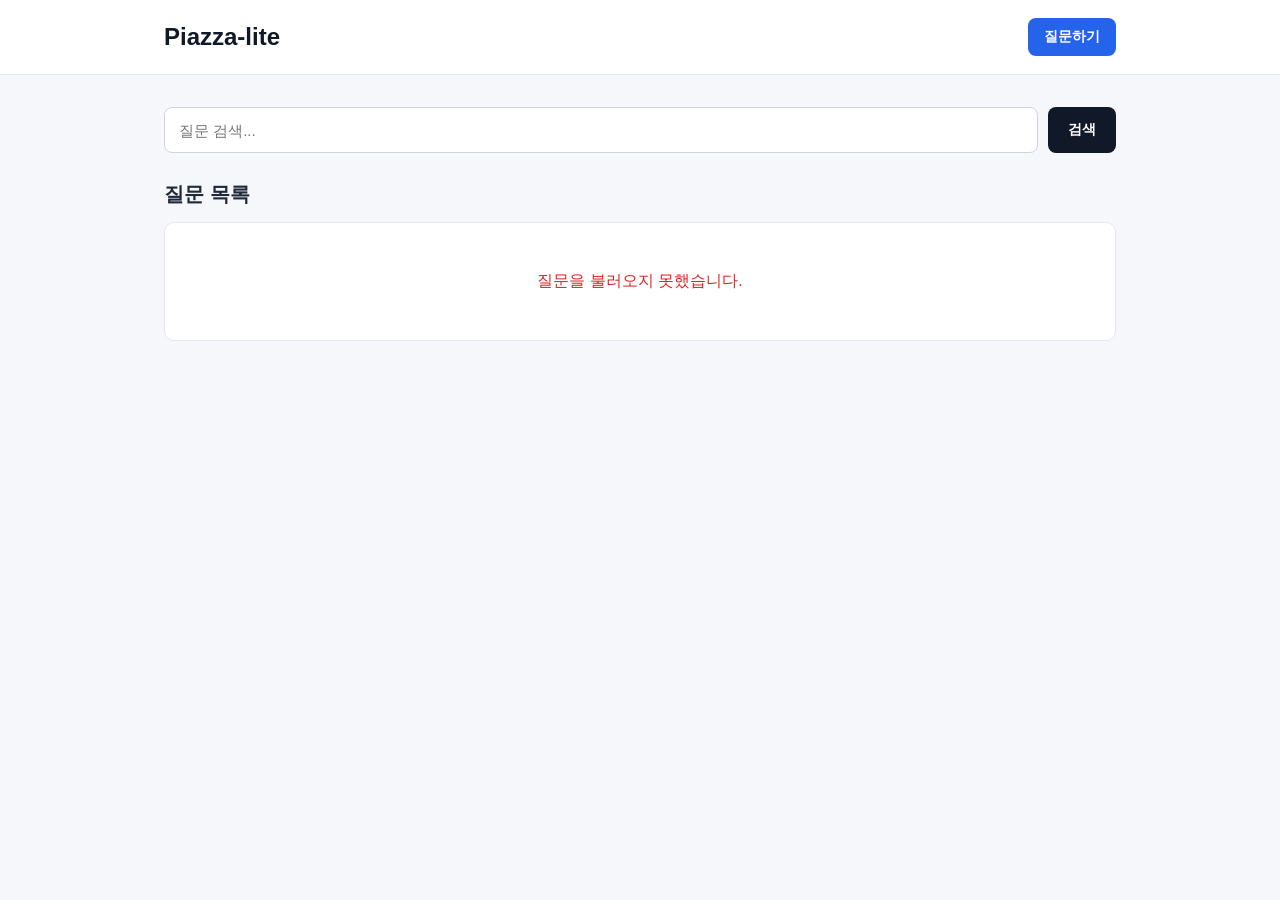
==== index.html @ 5ac5faa4 "feat: implement home search page" ====
<!DOCTYPE html>
<html lang="ko">
<head>
    <meta charset="UTF-8">
    <meta name="viewport" content="width=device-width, initial-scale=1.0">

    <title>Piazza-lite</title>

    <link rel="stylesheet" href="styles.css">
</head>

<body>

    <header class="header">
        <div class="header-inner">
            <h1 class="logo">Piazza-lite</h1>

            <button id="askButton" class="ask-button">
                질문하기
            </button>
        </div>
    </header>


    <main class="container">

        <!-- 검색 영역 -->
        <section class="search-section">
            <form id="searchForm" class="search-form">
                <input
                    type="text"
                    id="searchInput"
                    class="search-input"
                    placeholder="질문 검색..."
                    autocomplete="off"
                >

                <button type="submit" class="search-button">
                    검색
                </button>
            </form>
        </section>


        <!-- 질문 목록 -->
        <section class="question-section">

            <div class="section-header">
                <h2>질문 목록</h2>
            </div>

            <div id="questionList" class="question-list">
                <!-- JavaScript가 질문 카드를 여기에 넣습니다. -->
            </div>

        </section>

    </main>


    <script src="home.js"></script>

</body>
</html>
---- styles.css ----
/* =========================
   기본 설정
========================= */

* {
    box-sizing: border-box;
}

body {
    margin: 0;

    font-family:
        -apple-system,
        BlinkMacSystemFont,
        "Segoe UI",
        Roboto,
        "Noto Sans KR",
        sans-serif;

    background-color: #f5f7fa;
    color: #1f2937;
}


/* =========================
   Header
========================= */

.header {
    background-color: #ffffff;
    border-bottom: 1px solid #e5e7eb;
}

.header-inner {
    width: 100%;
    max-width: 1000px;

    margin: 0 auto;
    padding: 18px 24px;

    display: flex;
    align-items: center;
    justify-content: space-between;
}

.logo {
    margin: 0;

    font-size: 24px;
    font-weight: 700;

    color: #111827;
}


/* =========================
   질문하기 버튼
========================= */

.ask-button {
    border: none;
    border-radius: 8px;

    padding: 10px 16px;

    background-color: #2563eb;
    color: white;

    font-size: 14px;
    font-weight: 600;

    cursor: pointer;
}

.ask-button:hover {
    background-color: #1d4ed8;
}


/* =========================
   Main
========================= */

.container {
    width: 100%;
    max-width: 1000px;

    margin: 0 auto;
    padding: 32px 24px;
}


/* =========================
   검색
========================= */

.search-section {
    margin-bottom: 28px;
}

.search-form {
    display: flex;
    gap: 10px;
}

.search-input {
    flex: 1;

    height: 46px;

    padding: 0 14px;

    border: 1px solid #d1d5db;
    border-radius: 8px;

    background-color: white;

    font-size: 15px;

    outline: none;
}

.search-input:focus {
    border-color: #2563eb;
}

.search-button {
    height: 46px;

    padding: 0 20px;

    border: none;
    border-radius: 8px;

    background-color: #111827;
    color: white;

    font-size: 14px;
    font-weight: 600;

    cursor: pointer;
}

.search-button:hover {
    background-color: #374151;
}


/* =========================
   질문 목록
========================= */

.question-section {
    width: 100%;
}

.section-header {
    margin-bottom: 14px;
}

.section-header h2 {
    margin: 0;

    font-size: 20px;
}


/* =========================
   질문 카드
========================= */

.question-list {
    display: flex;
    flex-direction: column;

    gap: 12px;
}

.question-card {
    padding: 20px;

    background-color: white;

    border: 1px solid #e5e7eb;
    border-radius: 10px;

    cursor: pointer;

    transition:
        box-shadow 0.15s ease,
        transform 0.15s ease;
}

.question-card:hover {
    box-shadow: 0 4px 12px rgba(0, 0, 0, 0.08);

    transform: translateY(-1px);
}


/* =========================
   태그
========================= */

.question-tag {
    display: inline-block;

    margin-bottom: 10px;
    padding: 4px 8px;

    border-radius: 6px;

    background-color: #eff6ff;
    color: #2563eb;

    font-size: 12px;
    font-weight: 600;
}


/* =========================
   질문 제목
========================= */

.question-title {
    margin: 0 0 10px;

    font-size: 17px;
    font-weight: 600;

    color: #111827;
}


/* =========================
   질문 정보
========================= */

.question-meta {
    display: flex;
    align-items: center;

    gap: 8px;

    font-size: 13px;

    color: #6b7280;
}

.question-meta-separator {
    color: #d1d5db;
}


/* =========================
   해결 여부
========================= */

.solved {
    color: #16a34a;
    font-weight: 600;
}

.unsolved {
    color: #dc2626;
    font-weight: 600;
}


/* =========================
   상태 메시지
========================= */

.status-message {
    padding: 48px 20px;

    text-align: center;

    color: #6b7280;

    background-color: white;

    border: 1px solid #e5e7eb;
    border-radius: 10px;
}

.status-message.error {
    color: #dc2626;
}


/* =========================
   반응형
========================= */

@media (max-width: 600px) {

    .header-inner {
        padding: 16px;
    }

    .container {
        padding: 24px 16px;
    }

    .search-form {
        flex-direction: column;
    }

    .search-button {
        width: 100%;
    }

    .question-meta {
        flex-wrap: wrap;
    }
}
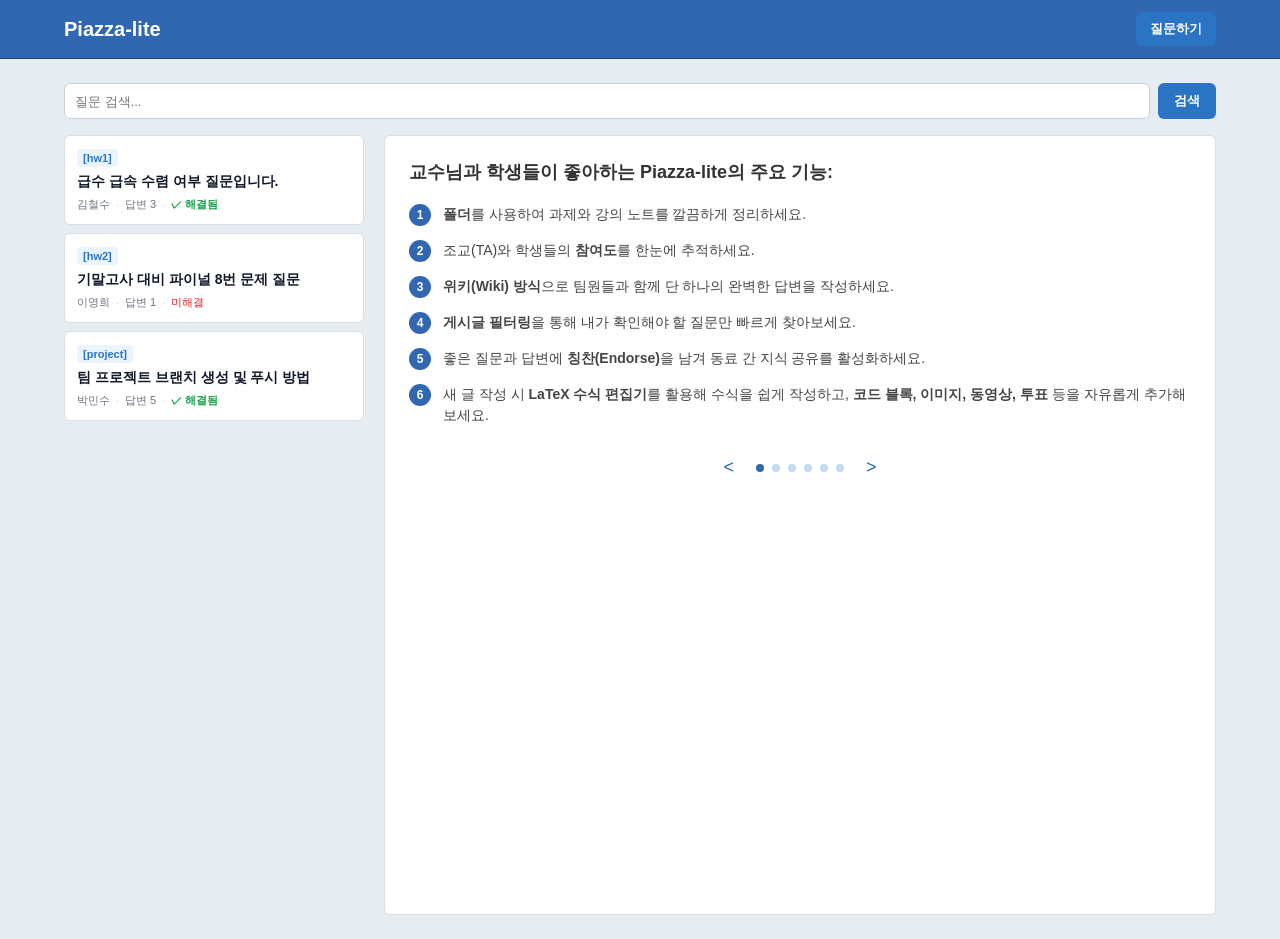
==== commit 3f4d8f27: "feat: implement home search page" ====
--- a/index.html
+++ b/index.html
@@ -24,8 +24,8 @@
 
     <main class="container">
 
-        <!-- 검색 영역 -->
-        <section class="search-section">
+        <!-- 검색 및 새 게시물 영역 -->
+        <section class="search-and-new-post">
             <form id="searchForm" class="search-form">
                 <input
                     type="text"
@@ -42,15 +42,55 @@
         </section>
 
 
-        <!-- 질문 목록 -->
-        <section class="question-section">
-
-            <div class="section-header">
-                <h2>질문 목록</h2>
+        <!-- 질문 목록 피드 및 상세 내용 -->
+        <section class="piazza-content">
+            
+            <div id="postFeed" class="post-feed">
+                <!-- JavaScript가 질문 카드를 여기에 넣습니다. -->
             </div>
 
-            <div id="questionList" class="question-list">
-                <!-- JavaScript가 질문 카드를 여기에 넣습니다. -->
+            <div id="postDetail" class="post-detail">
+                <div class="initial-message">
+                    <h3>교수님과 학생들이 좋아하는 Piazza-lite의 주요 기능:</h3>
+                    <ul>
+                        <li>
+                            <span class="step-icon">1</span>
+                            <span><b>폴더</b>를 사용하여 과제와 강의 노트를 깔끔하게 정리하세요.</span>
+                        </li>
+                        <li>
+                            <span class="step-icon">2</span>
+                            <span>조교(TA)와 학생들의 <b>참여도</b>를 한눈에 추적하세요.</span>
+                        </li>
+                        <li>
+                            <span class="step-icon">3</span>
+                            <span><b>위키(Wiki) 방식</b>으로 팀원들과 함께 단 하나의 완벽한 답변을 작성하세요.</span>
+                        </li>
+                        <li>
+                            <span class="step-icon">4</span>
+                            <span><b>게시글 필터링</b>을 통해 내가 확인해야 할 질문만 빠르게 찾아보세요.</span>
+                        </li>
+                        <li>
+                            <span class="step-icon">5</span>
+                            <span>좋은 질문과 답변에 <b>칭찬(Endorse)</b>을 남겨 동료 간 지식 공유를 활성화하세요.</span>
+                        </li>
+                        <li>
+                            <span class="step-icon">6</span>
+                            <span>새 글 작성 시 <b>LaTeX 수식 편집기</b>를 활용해 수식을 쉽게 작성하고, <b>코드 블록, 이미지, 동영상, 투표</b> 등을 자유롭게 추가해 보세요.</span>
+                        </li>
+                    </ul>
+                    <div class="pagination">
+                        <button class="arrow-button">&lt;</button>
+                        <div class="dots">
+                            <span class="dot active"></span>
+                            <span class="dot"></span>
+                            <span class="dot"></span>
+                            <span class="dot"></span>
+                            <span class="dot"></span>
+                            <span class="dot"></span>
+                        </div>
+                        <button class="arrow-button">&gt;</button>
+                    </div>
+                </div>
             </div>
 
         </section>
--- a/styles.css
+++ b/styles.css
@@ -17,7 +17,7 @@
         "Noto Sans KR",
         sans-serif;
 
-    background-color: #f5f7fa;
+    background-color: #e6ecf0; /* Piazza 배경색 */
     color: #1f2937;
 }
 
@@ -27,16 +27,16 @@
 ========================= */
 
 .header {
-    background-color: #ffffff;
-    border-bottom: 1px solid #e5e7eb;
+    background-color: #3167b1; /* Piazza 메인 블루 */
+    border-bottom: 1px solid #1c4575;
 }
 
 .header-inner {
     width: 100%;
-    max-width: 1000px;
+    max-width: 1200px; /* 더 넓게 설정 */
 
     margin: 0 auto;
-    padding: 18px 24px;
+    padding: 12px 24px; /* 더 컴팩트하게 */
 
     display: flex;
     align-items: center;
@@ -46,10 +46,10 @@
 .logo {
     margin: 0;
 
-    font-size: 24px;
+    font-size: 20px; /* 약간 작게 */
     font-weight: 700;
 
-    color: #111827;
+    color: white; /* 로고 색상 흰색 */
 }
 
 
@@ -59,21 +59,21 @@
 
 .ask-button {
     border: none;
-    border-radius: 8px;
-
-    padding: 10px 16px;
-
-    background-color: #2563eb;
+    border-radius: 6px; /* 약간 덜 둥글게 */
+
+    padding: 8px 14px; /* 더 컴팩트하게 */
+
+    background-color: #2b74c4; /* 버튼 색상 */
     color: white;
 
-    font-size: 14px;
+    font-size: 13px; /* 작게 */
     font-weight: 600;
 
     cursor: pointer;
 }
 
 .ask-button:hover {
-    background-color: #1d4ed8;
+    background-color: #1a62ab;
 }
 
 
@@ -83,118 +83,113 @@
 
 .container {
     width: 100%;
-    max-width: 1000px;
+    max-width: 1200px;
 
     margin: 0 auto;
-    padding: 32px 24px;
-}
-
-
-/* =========================
-   검색
-========================= */
-
-.search-section {
-    margin-bottom: 28px;
+    padding: 24px; /* 여백 조정 */
+}
+
+
+/* =========================
+   검색 및 새 게시물 영역
+========================= */
+
+.search-and-new-post {
+    margin-bottom: 16px;
+    display: flex;
+    gap: 16px;
+    align-items: center;
 }
 
 .search-form {
-    display: flex;
-    gap: 10px;
+    flex: 1;
+    display: flex;
+    gap: 8px;
 }
 
 .search-input {
     flex: 1;
 
-    height: 46px;
-
-    padding: 0 14px;
-
-    border: 1px solid #d1d5db;
-    border-radius: 8px;
+    height: 36px; /* 더 작게 */
+
+    padding: 0 10px;
+
+    border: 1px solid #c8cfd6;
+    border-radius: 6px;
 
     background-color: white;
 
-    font-size: 15px;
+    font-size: 13px; /* 작게 */
 
     outline: none;
 }
 
 .search-input:focus {
-    border-color: #2563eb;
+    border-color: #2b74c4;
 }
 
 .search-button {
-    height: 46px;
-
-    padding: 0 20px;
+    height: 36px;
+
+    padding: 0 16px;
 
     border: none;
-    border-radius: 8px;
-
-    background-color: #111827;
+    border-radius: 6px;
+
+    background-color: #2b74c4;
     color: white;
 
-    font-size: 14px;
+    font-size: 13px;
     font-weight: 600;
 
     cursor: pointer;
 }
 
 .search-button:hover {
-    background-color: #374151;
-}
-
-
-/* =========================
-   질문 목록
-========================= */
-
-.question-section {
-    width: 100%;
-}
-
-.section-header {
-    margin-bottom: 14px;
-}
-
-.section-header h2 {
-    margin: 0;
-
-    font-size: 20px;
-}
-
-
-/* =========================
-   질문 카드
-========================= */
-
-.question-list {
+    background-color: #1a62ab;
+}
+
+
+/* =========================
+   질문 목록 피드 및 상세 내용
+========================= */
+
+.piazza-content {
+    display: flex;
+    gap: 20px;
+}
+
+/* =========================
+   질문 피드
+========================= */
+
+.post-feed {
+    width: 300px; /* 피드 영역 너비 고정 */
     display: flex;
     flex-direction: column;
-
-    gap: 12px;
-}
-
-.question-card {
-    padding: 20px;
+    gap: 8px;
+}
+
+.post-card {
+    padding: 12px;
 
     background-color: white;
 
-    border: 1px solid #e5e7eb;
-    border-radius: 10px;
+    border: 1px solid #d9dfe4;
+    border-radius: 6px;
 
     cursor: pointer;
 
-    transition:
-        box-shadow 0.15s ease,
-        transform 0.15s ease;
-}
-
-.question-card:hover {
-    box-shadow: 0 4px 12px rgba(0, 0, 0, 0.08);
-
-    transform: translateY(-1px);
+    transition: border-color 0.15s ease;
+}
+
+.post-card:hover {
+    border-color: #adbac7;
+}
+
+.post-card.active {
+    border-color: #2b74c4; /* 선택된 카드 */
+    background-color: #f6f8fa;
 }
 
 
@@ -202,18 +197,18 @@
    태그
 ========================= */
 
-.question-tag {
+.post-tag {
     display: inline-block;
 
-    margin-bottom: 10px;
-    padding: 4px 8px;
-
-    border-radius: 6px;
-
-    background-color: #eff6ff;
-    color: #2563eb;
-
-    font-size: 12px;
+    margin-bottom: 6px;
+    padding: 3px 6px;
+
+    border-radius: 4px;
+
+    background-color: #eaf4ff;
+    color: #2b74c4;
+
+    font-size: 11px;
     font-weight: 600;
 }
 
@@ -222,11 +217,11 @@
    질문 제목
 ========================= */
 
-.question-title {
-    margin: 0 0 10px;
-
-    font-size: 17px;
-    font-weight: 600;
+.post-title {
+    margin: 0 0 6px;
+
+    font-size: 14px; /* 작게 */
+    font-weight: 600; /* 굵게 */
 
     color: #111827;
 }
@@ -236,18 +231,18 @@
    질문 정보
 ========================= */
 
-.question-meta {
+.post-meta {
     display: flex;
     align-items: center;
 
-    gap: 8px;
-
-    font-size: 13px;
+    gap: 6px;
+
+    font-size: 11px;
 
     color: #6b7280;
 }
 
-.question-meta-separator {
+.post-meta-separator {
     color: #d1d5db;
 }
 
@@ -263,7 +258,6 @@
 
 .unsolved {
     color: #dc2626;
-    font-weight: 600;
 }
 
 
@@ -272,7 +266,7 @@
 ========================= */
 
 .status-message {
-    padding: 48px 20px;
+    padding: 32px 16px;
 
     text-align: center;
 
@@ -280,8 +274,8 @@
 
     background-color: white;
 
-    border: 1px solid #e5e7eb;
-    border-radius: 10px;
+    border: 1px solid #d9dfe4;
+    border-radius: 6px;
 }
 
 .status-message.error {
@@ -290,17 +284,141 @@
 
 
 /* =========================
+   질문 상세 내용
+========================= */
+
+.post-detail {
+    flex: 1; /* 남은 공간 차지 */
+    background-color: white;
+    border: 1px solid #d9dfe4;
+    border-radius: 6px;
+    padding: 24px;
+    height: calc(100vh - 120px); /* 화면 높이에 맞춰 조정 */
+    overflow-y: auto; /* 내용이 많으면 스크롤 */
+}
+
+/* 초기 메시지 스타일 */
+.initial-message h3 {
+    margin-top: 0;
+    font-size: 18px;
+    color: #333;
+    font-weight: 600;
+}
+
+.initial-message ul {
+    list-style: none;
+    padding: 0;
+    margin: 20px 0 30px;
+}
+
+.initial-message li {
+    display: flex;
+    align-items: flex-start; /* 아이콘과 텍스트 상단 정렬 */
+    margin-bottom: 14px;
+    font-size: 14px;
+    line-height: 1.5; /* 줄간격 추가 */
+    color: #444;
+}
+
+.step-icon {
+    width: 22px;
+    height: 22px;
+    border-radius: 50%;
+    background-color: #3167b1;
+    color: white;
+    display: flex;
+    align-items: center;
+    justify-content: center;
+    font-weight: bold;
+    margin-right: 12px;
+    font-size: 12px;
+    flex-shrink: 0; /* 아이콘 크기 고정 */
+}
+
+/* 페이지네이션 스타일 */
+.pagination {
+    display: flex;
+    align-items: center;
+    justify-content: center;
+    gap: 16px;
+}
+
+.arrow-button {
+    background: none;
+    border: none;
+    font-size: 18px;
+    color: #3167b1;
+    cursor: pointer;
+}
+
+.dots {
+    display: flex;
+    gap: 8px;
+}
+
+.dot {
+    width: 8px;
+    height: 8px;
+    background-color: #c4d9f1;
+    border-radius: 50%;
+}
+
+.dot.active {
+    background-color: #3167b1;
+}
+
+/* 상세 내용 영역의 실제 내용 스타일 */
+.post-detail h2 {
+    font-size: 22px;
+    margin-top: 0;
+    color: #111827;
+}
+
+.post-detail .post-author {
+    font-size: 13px;
+    color: #6b7280;
+    margin-bottom: 16px;
+}
+
+.post-detail .post-text {
+    font-size: 15px;
+    line-height: 1.6;
+    color: #374151;
+}
+
+/* =========================
    반응형
 ========================= */
 
+@media (max-width: 900px) {
+    .piazza-content {
+        flex-direction: column;
+    }
+    
+    .post-feed {
+        width: 100%;
+        height: 200px; /* 높이 제한 */
+        overflow-y: auto;
+    }
+    
+    .post-detail {
+        height: calc(100vh - 350px);
+    }
+}
+
 @media (max-width: 600px) {
 
     .header-inner {
+        padding: 10px 16px;
+    }
+
+    .container {
         padding: 16px;
     }
 
-    .container {
-        padding: 24px 16px;
+    .search-and-new-post {
+        flex-direction: column;
+        align-items: stretch;
     }
 
     .search-form {
@@ -311,7 +429,7 @@
         width: 100%;
     }
 
-    .question-meta {
+    .post-meta {
         flex-wrap: wrap;
     }
 }
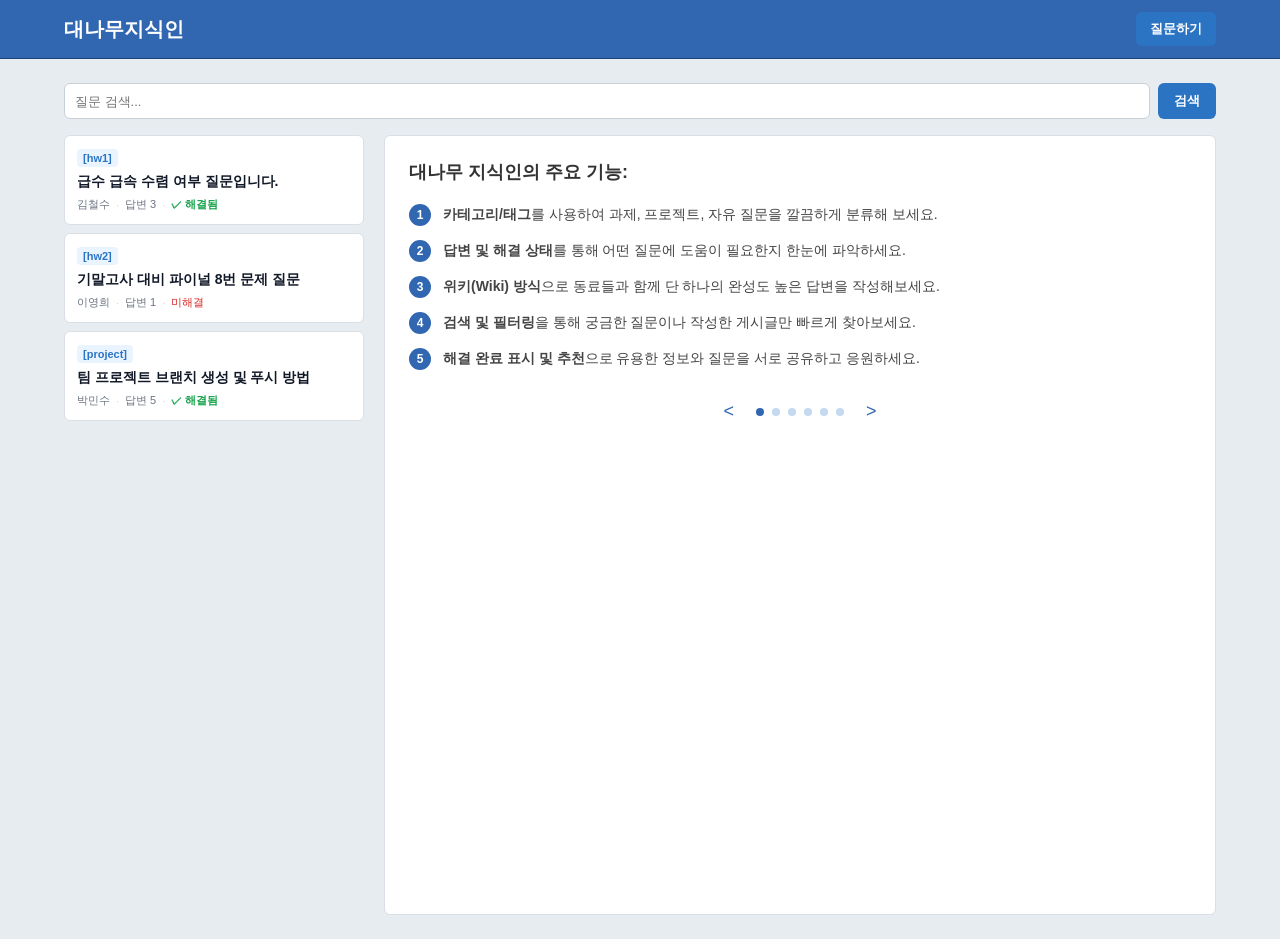
==== commit 0aff0c7c: "feat: implement home search page" ====
--- a/index.html
+++ b/index.html
@@ -13,7 +13,7 @@
 
     <header class="header">
         <div class="header-inner">
-            <h1 class="logo">Piazza-lite</h1>
+            <h1 class="logo">대나무지식인</h1>
 
             <button id="askButton" class="ask-button">
                 질문하기
@@ -51,31 +51,27 @@
 
             <div id="postDetail" class="post-detail">
                 <div class="initial-message">
-                    <h3>교수님과 학생들이 좋아하는 Piazza-lite의 주요 기능:</h3>
+                    <h3>대나무 지식인의 주요 기능:</h3>
                     <ul>
                         <li>
                             <span class="step-icon">1</span>
-                            <span><b>폴더</b>를 사용하여 과제와 강의 노트를 깔끔하게 정리하세요.</span>
+                            <span><b>카테고리/태그</b>를 사용하여 과제, 프로젝트, 자유 질문을 깔끔하게 분류해 보세요.</span>
                         </li>
                         <li>
                             <span class="step-icon">2</span>
-                            <span>조교(TA)와 학생들의 <b>참여도</b>를 한눈에 추적하세요.</span>
+                            <span><b>답변 및 해결 상태</b>를 통해 어떤 질문에 도움이 필요한지 한눈에 파악하세요.</span>
                         </li>
                         <li>
                             <span class="step-icon">3</span>
-                            <span><b>위키(Wiki) 방식</b>으로 팀원들과 함께 단 하나의 완벽한 답변을 작성하세요.</span>
+                            <span><b>위키(Wiki) 방식</b>으로 동료들과 함께 단 하나의 완성도 높은 답변을 작성해보세요.</span>
                         </li>
                         <li>
                             <span class="step-icon">4</span>
-                            <span><b>게시글 필터링</b>을 통해 내가 확인해야 할 질문만 빠르게 찾아보세요.</span>
+                            <span><b>검색 및 필터링</b>을 통해 궁금한 질문이나 작성한 게시글만 빠르게 찾아보세요.</span>
                         </li>
                         <li>
                             <span class="step-icon">5</span>
-                            <span>좋은 질문과 답변에 <b>칭찬(Endorse)</b>을 남겨 동료 간 지식 공유를 활성화하세요.</span>
-                        </li>
-                        <li>
-                            <span class="step-icon">6</span>
-                            <span>새 글 작성 시 <b>LaTeX 수식 편집기</b>를 활용해 수식을 쉽게 작성하고, <b>코드 블록, 이미지, 동영상, 투표</b> 등을 자유롭게 추가해 보세요.</span>
+                            <span><b>해결 완료 표시 및 추천</b>으로 유용한 정보와 질문을 서로 공유하고 응원하세요.</span>
                         </li>
                     </ul>
                     <div class="pagination">
